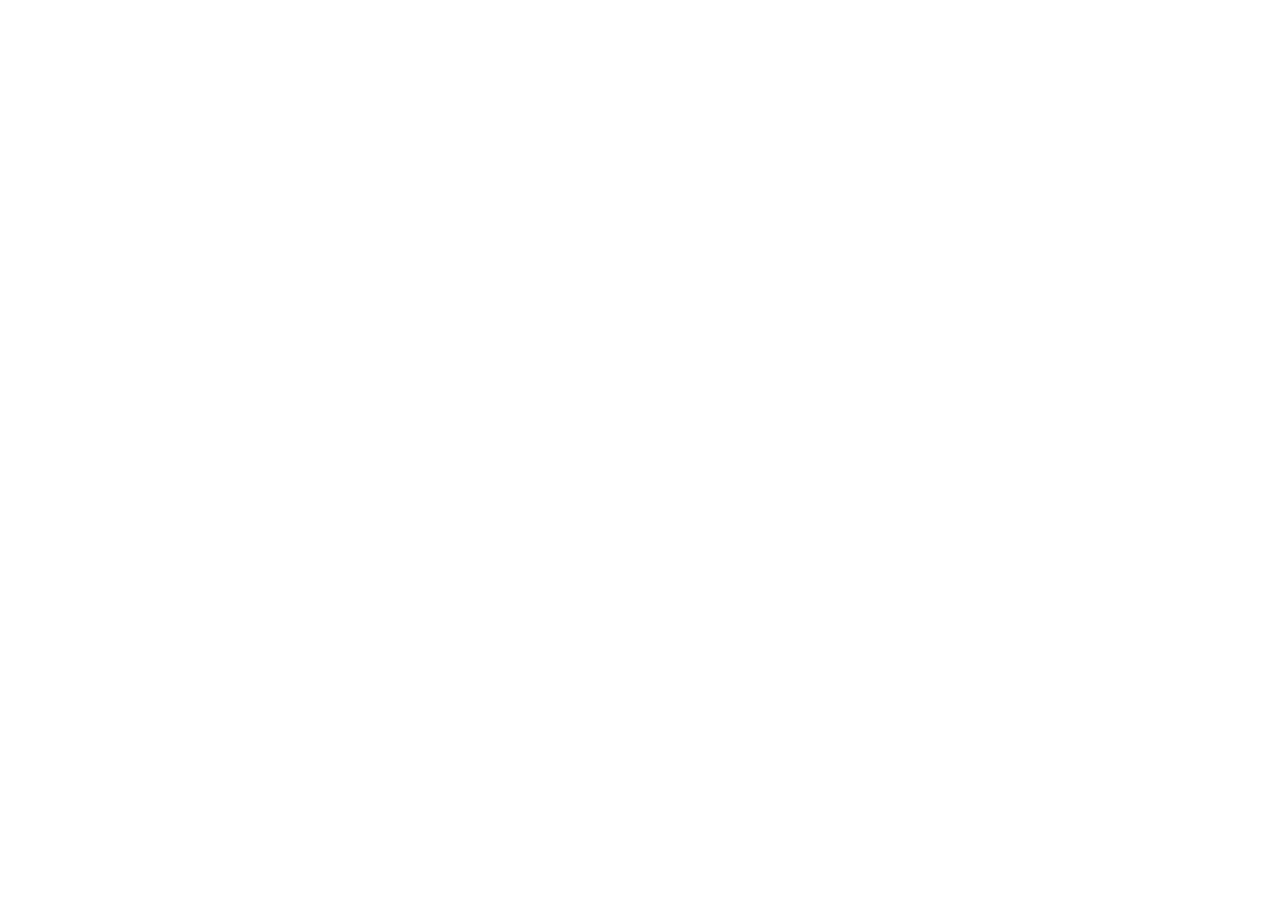
==== task-2/index.html @ fab8bc33 "Scaffold Task 2 landing page structure" ====
<!DOCTYPE html>
<html lang="en">
<head>
  <meta charset="UTF-8" />
  <meta name="viewport" content="width=device-width, initial-scale=1.0" />
  <title>Namoza Healthcare | Book an Appointment</title>
  <link rel="stylesheet" href="css/style.css" />
</head>
<body>

  <header class="site-header">
    <!-- logo + nav will go here -->
  </header>

  <main>
    <section class="hero">
      <!-- hero heading, subtext, and CTA button will go here -->
    </section>

    <section class="services">
      <!-- list of services / booking options will go here -->
    </section>

    <section class="booking-form">
      <!-- booking form will go here -->
    </section>
  </main>

  <footer class="site-footer">
    <!-- footer content will go here -->
  </footer>

  <script src="js/script.js"></script>
</body>
</html>
---- task-2/css/style.css ----
/* ==========================================================================
   Reset / Base
   ========================================================================== */

* {
  margin: 0;
  padding: 0;
  box-sizing: border-box;
}

body {
  font-family: Arial, Helvetica, sans-serif;
  line-height: 1.5;
  color: #222;
}

/* ==========================================================================
   Header
   ========================================================================== */

.site-header {
}

/* ==========================================================================
   Hero Section
   ========================================================================== */

.hero {
}

/* ==========================================================================
   Services Section
   ========================================================================== */

.services {
}

/* ==========================================================================
   Booking Form
   ========================================================================== */

.booking-form {
}

/* ==========================================================================
   Footer
   ========================================================================== */

.site-footer {
}
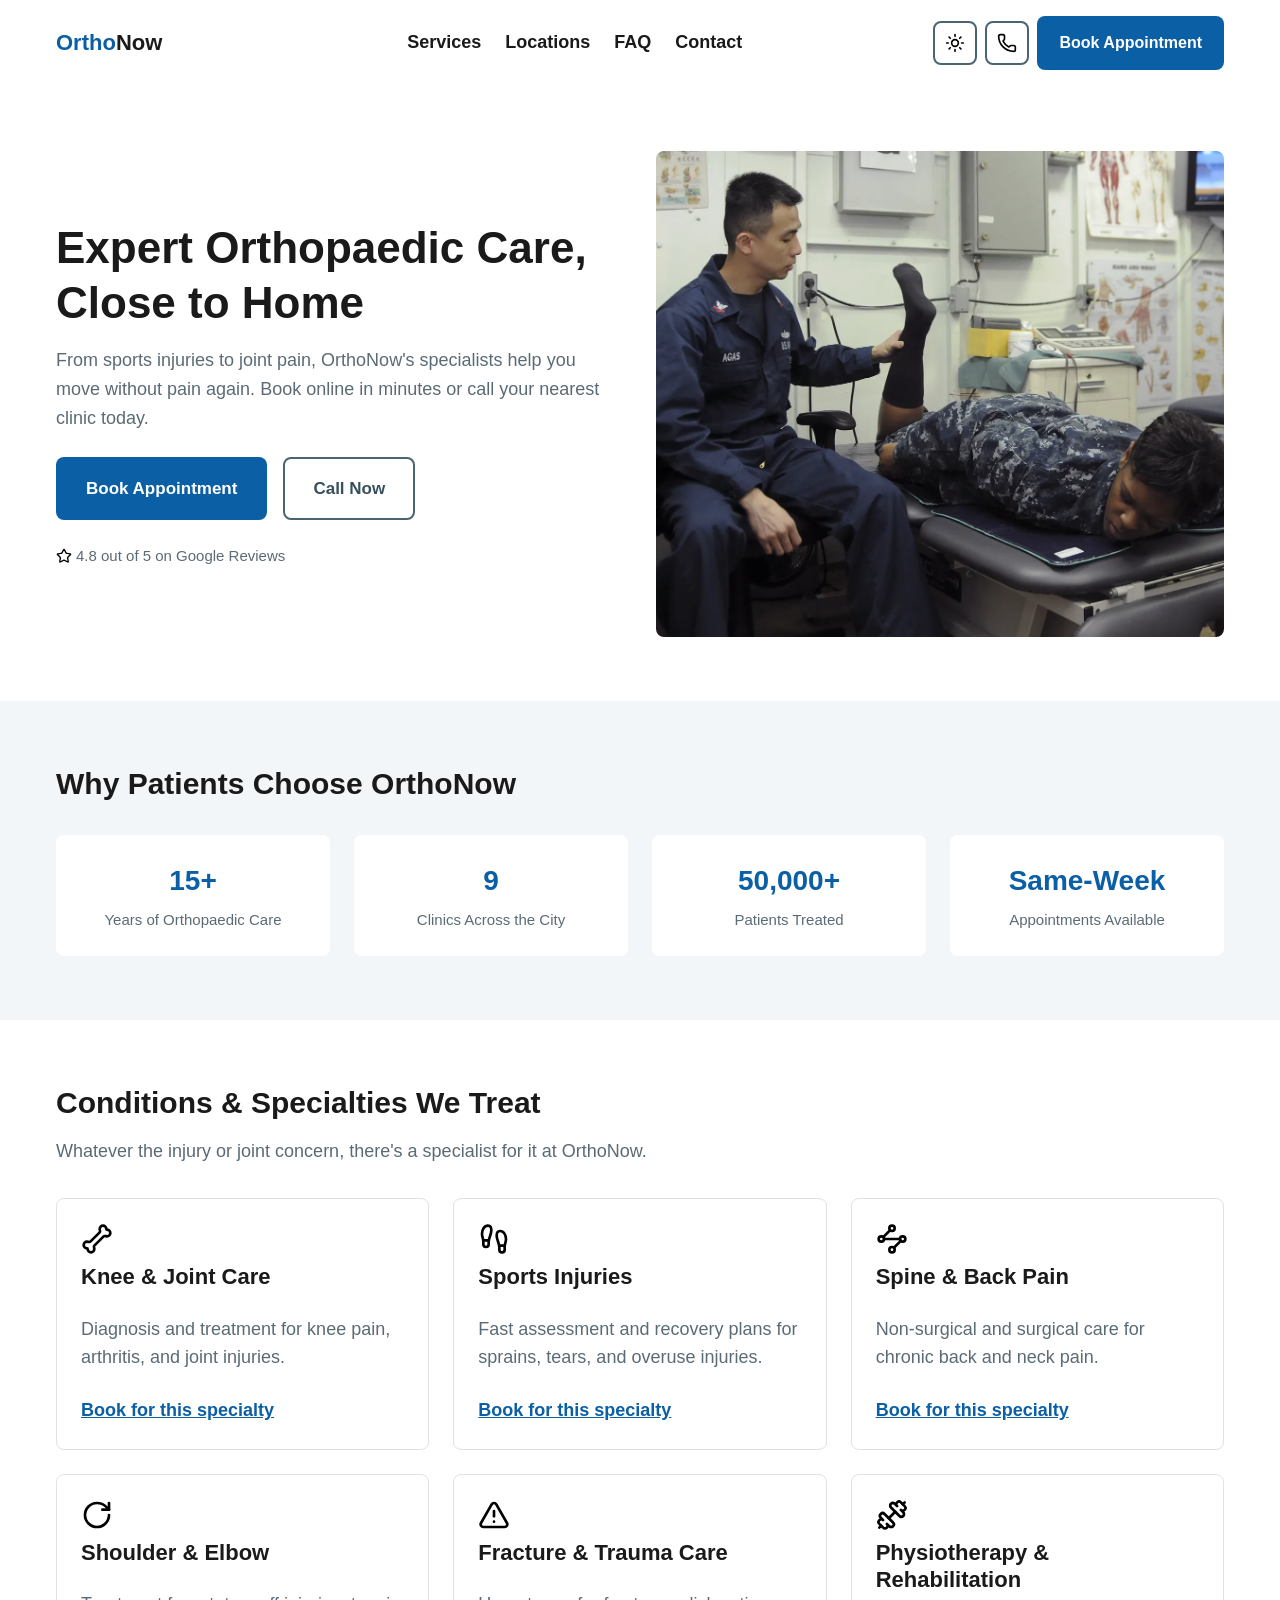
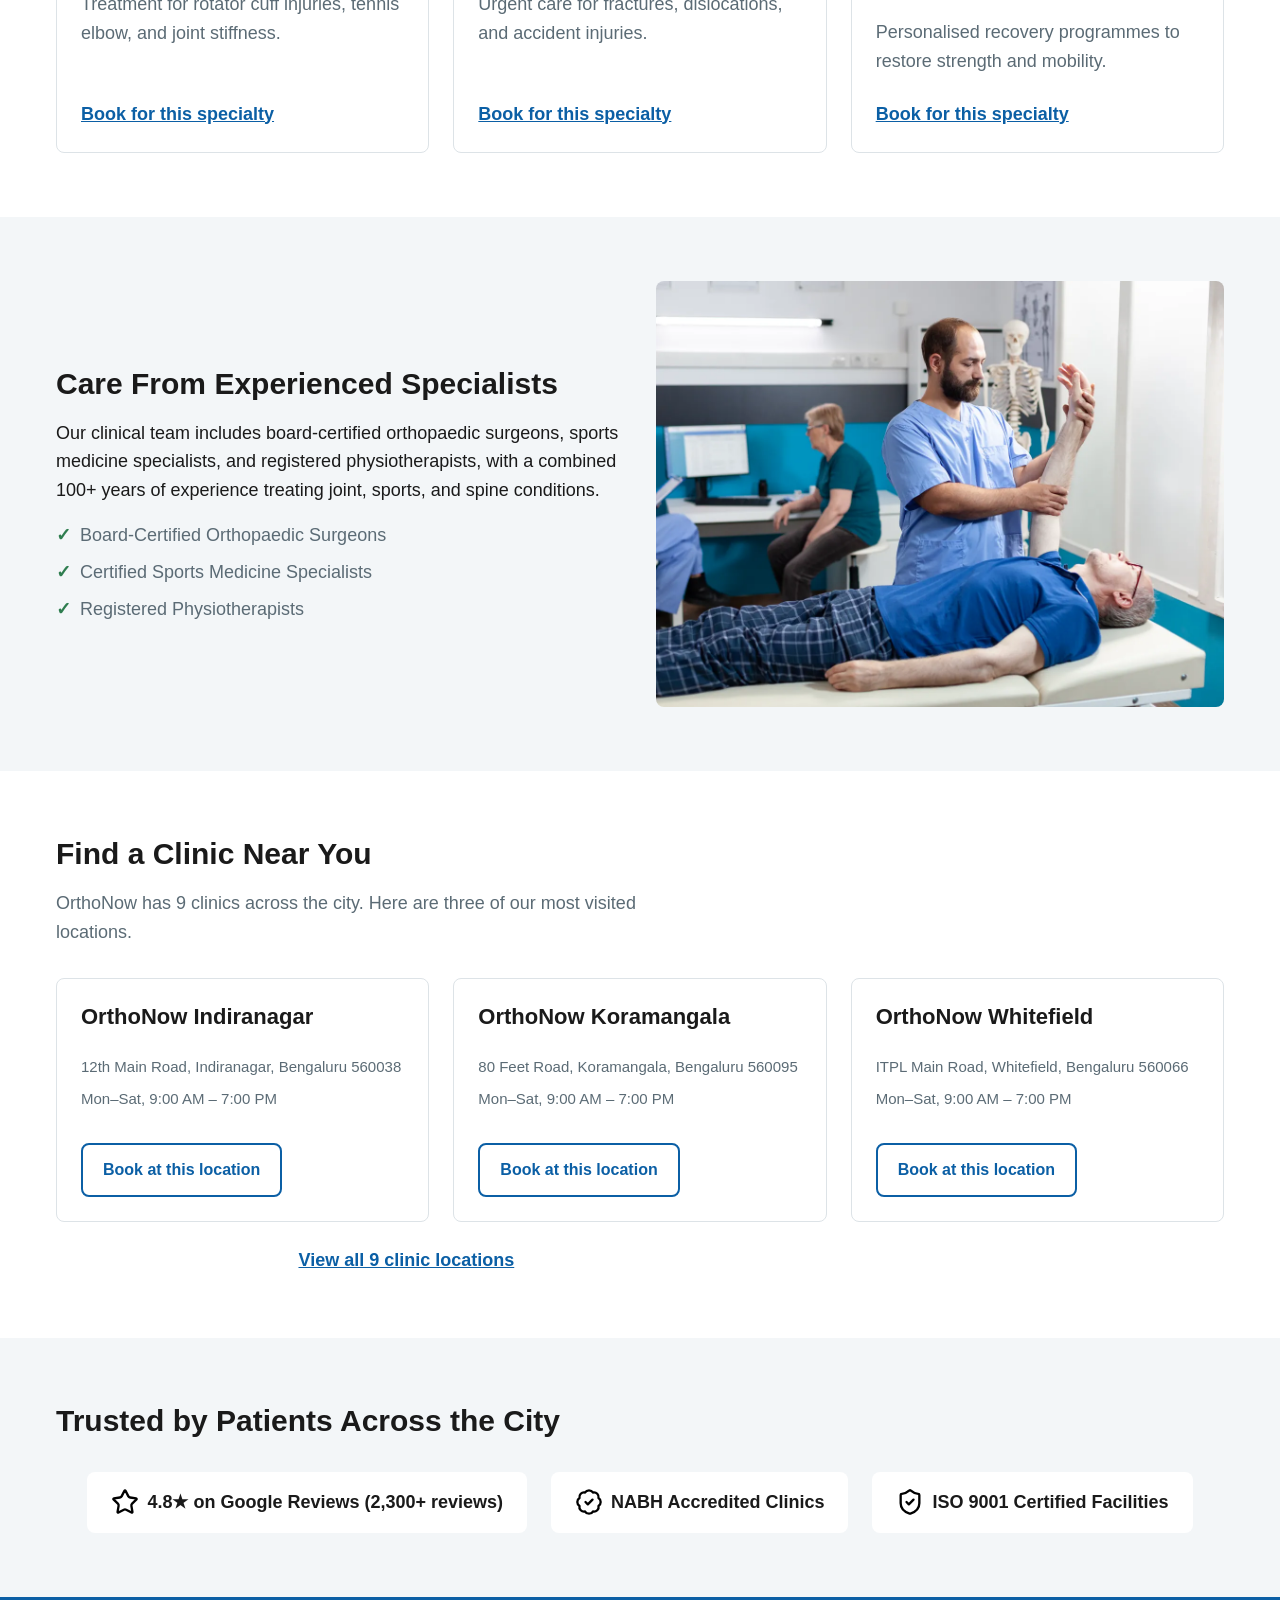
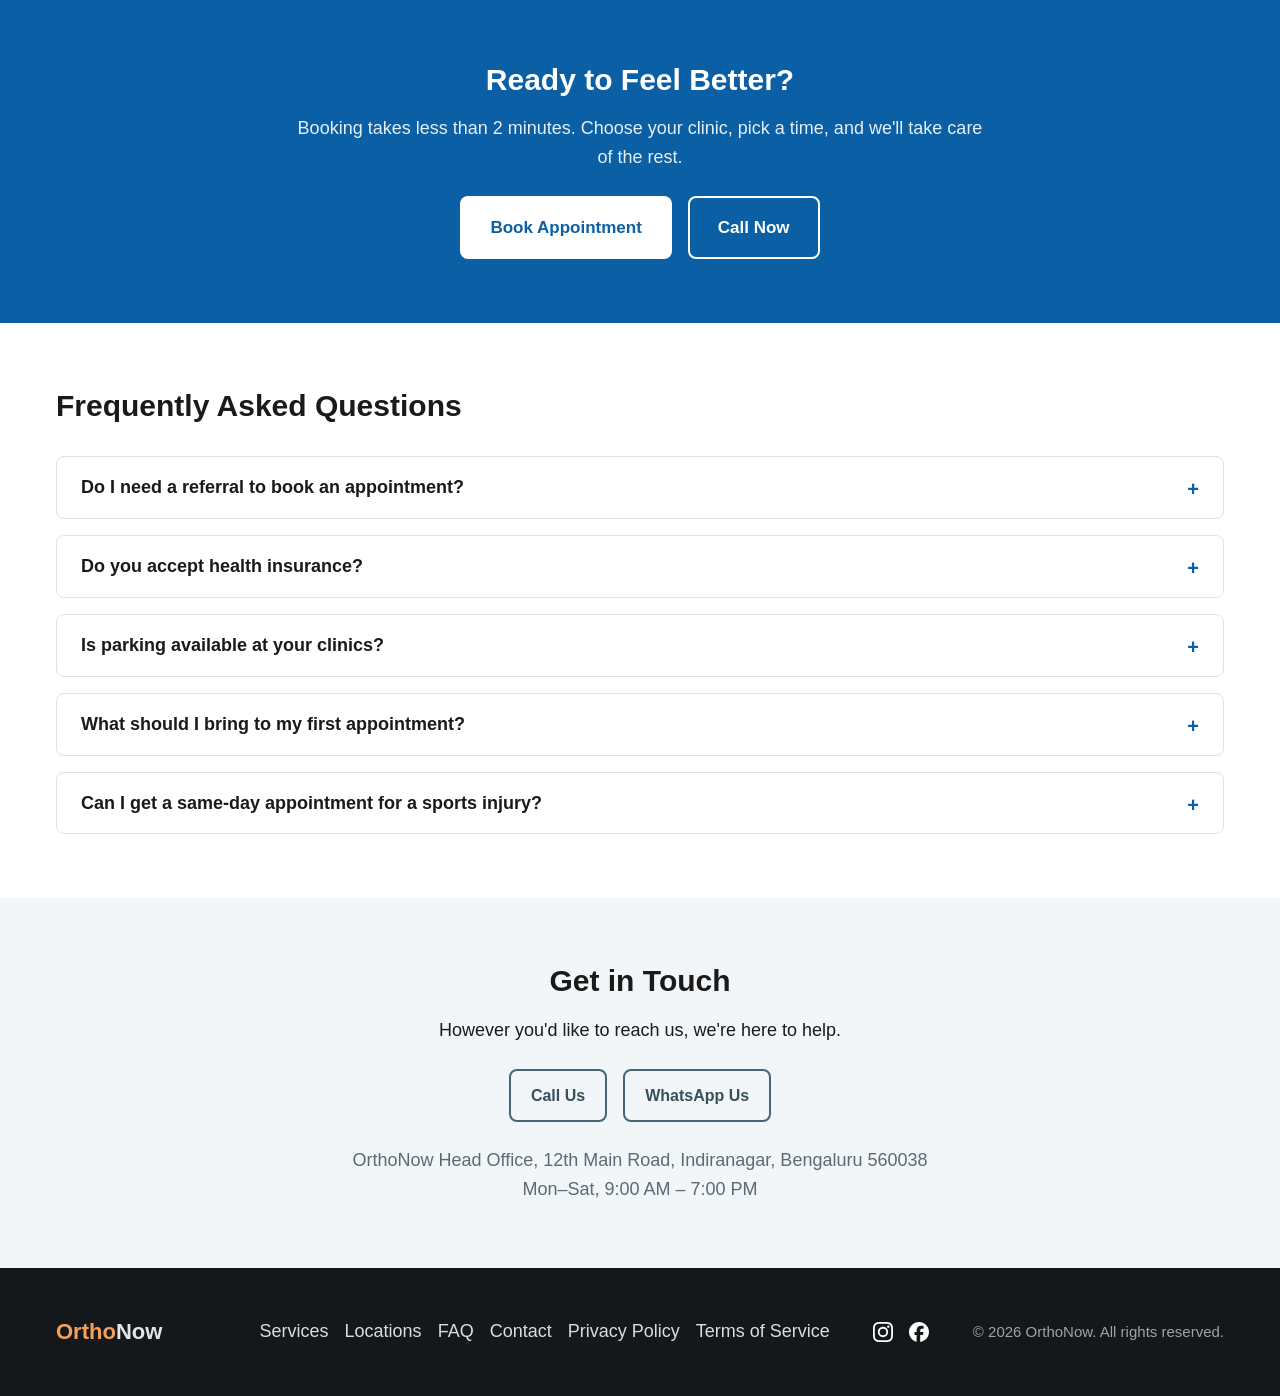
==== commit 3ff35996: "Task 2 compleated" ====
--- a/task-2/index.html
+++ b/task-2/index.html
@@ -3,33 +3,574 @@
 <head>
   <meta charset="UTF-8" />
   <meta name="viewport" content="width=device-width, initial-scale=1.0" />
-  <title>Namoza Healthcare | Book an Appointment</title>
+  <title>OrthoNow | Orthopaedic Clinics</title>
+
+  <!--
+    Sets the theme before the page paints, so there's no flash of the
+    wrong theme. This has to run synchronously here, in <head> - the
+    main script.js loads with `defer`, which runs too late for this.
+  -->
+  <script>
+    (function () {
+      var stored;
+      try {
+        stored = localStorage.getItem('theme');
+      } catch (e) {
+        stored = null;
+      }
+      var prefersDark = window.matchMedia('(prefers-color-scheme: dark)').matches;
+      document.documentElement.setAttribute('data-theme', stored || (prefersDark ? 'dark' : 'light'));
+    })();
+  </script>
+
   <link rel="stylesheet" href="css/style.css" />
 </head>
 <body>
 
+  <a class="skip-link" href="#main-content">Skip to content</a>
+
+  <!-- Header -->
   <header class="site-header">
-    <!-- logo + nav will go here -->
+    <div class="container header-inner">
+      <a class="logo" href="#">
+        <img src="assets/images/logo.svg" alt="OrthoNow" width="140" height="32" />
+      </a>
+
+      <nav class="primary-nav" aria-label="Primary">
+        <button
+          class="nav-toggle"
+          type="button"
+          aria-expanded="false"
+          aria-controls="primary-nav-list"
+          aria-label="Open menu"
+        >
+          <span class="nav-toggle-icon" aria-hidden="true"></span>
+        </button>
+
+        <ul id="primary-nav-list" class="primary-nav-list">
+          <li><a href="#services-heading">Services</a></li>
+          <li><a href="#locations-heading">Locations</a></li>
+          <li><a href="#faq-heading">FAQ</a></li>
+          <li><a href="#contact-heading">Contact</a></li>
+        </ul>
+      </nav>
+
+      <div class="header-actions">
+        <button
+          class="btn btn-secondary btn-icon theme-toggle"
+          type="button"
+          aria-label="Toggle dark theme"
+          aria-pressed="false"
+          data-theme-toggle
+        >
+          <img class="theme-toggle-icon theme-toggle-icon-light" src="assets/icons/sun.svg" alt="" width="20" height="20" />
+          <img class="theme-toggle-icon theme-toggle-icon-dark" src="assets/icons/moon.svg" alt="" width="20" height="20" />
+        </button>
+        <a class="btn btn-secondary btn-icon" href="tel:+911234567890" aria-label="Call OrthoNow">
+          <img src="assets/icons/phone.svg" alt="" width="20" height="20" />
+        </a>
+        <button class="btn btn-primary" type="button" data-open-booking>
+          Book Appointment
+        </button>
+      </div>
+    </div>
   </header>
 
-  <main>
-    <section class="hero">
-      <!-- hero heading, subtext, and CTA button will go here -->
-    </section>
-
-    <section class="services">
-      <!-- list of services / booking options will go here -->
-    </section>
-
-    <section class="booking-form">
-      <!-- booking form will go here -->
-    </section>
+  <main id="main-content">
+
+    <!-- Hero Section -->
+    <section class="hero" aria-labelledby="hero-heading">
+      <div class="container hero-inner">
+        <div class="hero-content">
+          <h1 id="hero-heading">Expert Orthopaedic Care, Close to Home</h1>
+          <p class="hero-text">
+            From sports injuries to joint pain, OrthoNow's specialists help you
+            move without pain again. Book online in minutes or call your
+            nearest clinic today.
+          </p>
+
+          <div class="hero-actions">
+            <button class="btn btn-primary btn-large" type="button" data-open-booking>
+              Book Appointment
+            </button>
+            <a class="btn btn-secondary btn-large" href="tel:+911234567890">
+              Call Now
+            </a>
+          </div>
+
+          <p class="hero-trust-badge">
+            <img src="assets/icons/star.svg" alt="" width="16" height="16" />
+            4.8 out of 5 on Google Reviews
+          </p>
+        </div>
+
+        <div class="hero-media">
+          <img
+            src="assets/images/hero-doctor.webp"
+            alt="Orthopaedic specialist examining a patient's knee at an OrthoNow clinic"
+            width="560"
+            height="480"
+            loading="eager"
+            fetchpriority="high"
+          />
+        </div>
+      </div>
+    </section>
+
+    <!-- Why Choose Us Section -->
+    <section class="why-choose-us" aria-labelledby="why-choose-us-heading">
+      <div class="container">
+        <h2 id="why-choose-us-heading">Why Patients Choose OrthoNow</h2>
+
+        <ul class="stat-list">
+          <li class="stat-block">
+            <span class="stat-number">15+</span>
+            <span class="stat-label">Years of Orthopaedic Care</span>
+          </li>
+          <li class="stat-block">
+            <span class="stat-number">9</span>
+            <span class="stat-label">Clinics Across the City</span>
+          </li>
+          <li class="stat-block">
+            <span class="stat-number">50,000+</span>
+            <span class="stat-label">Patients Treated</span>
+          </li>
+          <li class="stat-block">
+            <span class="stat-number">Same-Week</span>
+            <span class="stat-label">Appointments Available</span>
+          </li>
+        </ul>
+      </div>
+    </section>
+
+    <!-- Services Section -->
+    <section class="services" aria-labelledby="services-heading">
+      <div class="container">
+        <h2 id="services-heading">Conditions &amp; Specialties We Treat</h2>
+        <p class="section-intro">
+          Whatever the injury or joint concern, there's a specialist for it at
+          OrthoNow.
+        </p>
+
+        <ul class="service-card-list">
+          <li class="service-card">
+            <img class="service-card-icon" src="assets/icons/knee.svg" alt="" width="32" height="32" />
+            <h3 class="service-card-title">Knee &amp; Joint Care</h3>
+            <p class="service-card-text">
+              Diagnosis and treatment for knee pain, arthritis, and joint injuries.
+            </p>
+            <a class="service-card-link" href="#" data-open-booking data-specialty="orthopaedic_knee">
+              Book for this specialty
+            </a>
+          </li>
+
+          <li class="service-card">
+            <img class="service-card-icon" src="assets/icons/sports-injury.svg" alt="" width="32" height="32" />
+            <h3 class="service-card-title">Sports Injuries</h3>
+            <p class="service-card-text">
+              Fast assessment and recovery plans for sprains, tears, and overuse injuries.
+            </p>
+            <a class="service-card-link" href="#" data-open-booking data-specialty="sports_injury">
+              Book for this specialty
+            </a>
+          </li>
+
+          <li class="service-card">
+            <img class="service-card-icon" src="assets/icons/spine.svg" alt="" width="32" height="32" />
+            <h3 class="service-card-title">Spine &amp; Back Pain</h3>
+            <p class="service-card-text">
+              Non-surgical and surgical care for chronic back and neck pain.
+            </p>
+            <a class="service-card-link" href="#" data-open-booking data-specialty="spine">
+              Book for this specialty
+            </a>
+          </li>
+
+          <li class="service-card">
+            <img class="service-card-icon" src="assets/icons/shoulder.svg" alt="" width="32" height="32" />
+            <h3 class="service-card-title">Shoulder &amp; Elbow</h3>
+            <p class="service-card-text">
+              Treatment for rotator cuff injuries, tennis elbow, and joint stiffness.
+            </p>
+            <a class="service-card-link" href="#" data-open-booking data-specialty="shoulder_elbow">
+              Book for this specialty
+            </a>
+          </li>
+
+          <li class="service-card">
+            <img class="service-card-icon" src="assets/icons/fracture.svg" alt="" width="32" height="32" />
+            <h3 class="service-card-title">Fracture &amp; Trauma Care</h3>
+            <p class="service-card-text">
+              Urgent care for fractures, dislocations, and accident injuries.
+            </p>
+            <a class="service-card-link" href="#" data-open-booking data-specialty="fracture_trauma">
+              Book for this specialty
+            </a>
+          </li>
+
+          <li class="service-card">
+            <img class="service-card-icon" src="assets/icons/physio.svg" alt="" width="32" height="32" />
+            <h3 class="service-card-title">Physiotherapy &amp; Rehabilitation</h3>
+            <p class="service-card-text">
+              Personalised recovery programmes to restore strength and mobility.
+            </p>
+            <a class="service-card-link" href="#" data-open-booking data-specialty="physiotherapy">
+              Book for this specialty
+            </a>
+          </li>
+        </ul>
+      </div>
+    </section>
+
+    <!-- Doctors / Team Section -->
+    <section class="team" aria-labelledby="doctors-heading">
+      <div class="container team-inner">
+        <div class="team-content">
+          <h2 id="doctors-heading">Care From Experienced Specialists</h2>
+          <p>
+            Our clinical team includes board-certified orthopaedic surgeons,
+            sports medicine specialists, and registered physiotherapists, with
+            a combined 100+ years of experience treating joint, sports, and
+            spine conditions.
+          </p>
+
+          <ul class="credential-list">
+            <li>Board-Certified Orthopaedic Surgeons</li>
+            <li>Certified Sports Medicine Specialists</li>
+            <li>Registered Physiotherapists</li>
+          </ul>
+        </div>
+
+        <div class="team-media">
+          <img
+            src="assets/images/clinical-team.webp"
+            alt="OrthoNow's clinical team of orthopaedic surgeons and physiotherapists"
+            width="480"
+            height="360"
+            loading="lazy"
+          />
+        </div>
+      </div>
+    </section>
+
+    <!-- Clinic Locations Section -->
+    <section class="locations" aria-labelledby="locations-heading">
+      <div class="container">
+        <h2 id="locations-heading">Find a Clinic Near You</h2>
+        <p class="section-intro">
+          OrthoNow has 9 clinics across the city. Here are three of our most
+          visited locations.
+        </p>
+
+        <ul class="clinic-card-list">
+          <li>
+            <article class="clinic-card">
+              <h3 class="clinic-card-title">OrthoNow Indiranagar</h3>
+              <address class="clinic-card-address">
+                12th Main Road, Indiranagar, Bengaluru 560038
+              </address>
+              <p class="clinic-card-hours">Mon&ndash;Sat, 9:00 AM &ndash; 7:00 PM</p>
+              <button
+                class="btn btn-outline"
+                type="button"
+                data-open-booking
+                data-clinic-id="blr_indiranagar"
+                aria-label="Book at OrthoNow Indiranagar"
+              >
+                Book at this location
+              </button>
+            </article>
+          </li>
+
+          <li>
+            <article class="clinic-card">
+              <h3 class="clinic-card-title">OrthoNow Koramangala</h3>
+              <address class="clinic-card-address">
+                80 Feet Road, Koramangala, Bengaluru 560095
+              </address>
+              <p class="clinic-card-hours">Mon&ndash;Sat, 9:00 AM &ndash; 7:00 PM</p>
+              <button
+                class="btn btn-outline"
+                type="button"
+                data-open-booking
+                data-clinic-id="blr_koramangala"
+                aria-label="Book at OrthoNow Koramangala"
+              >
+                Book at this location
+              </button>
+            </article>
+          </li>
+
+          <li>
+            <article class="clinic-card">
+              <h3 class="clinic-card-title">OrthoNow Whitefield</h3>
+              <address class="clinic-card-address">
+                ITPL Main Road, Whitefield, Bengaluru 560066
+              </address>
+              <p class="clinic-card-hours">Mon&ndash;Sat, 9:00 AM &ndash; 7:00 PM</p>
+              <button
+                class="btn btn-outline"
+                type="button"
+                data-open-booking
+                data-clinic-id="blr_whitefield"
+                aria-label="Book at OrthoNow Whitefield"
+              >
+                Book at this location
+              </button>
+            </article>
+          </li>
+        </ul>
+
+        <p class="locations-view-all">
+          <a href="#">View all 9 clinic locations</a>
+        </p>
+      </div>
+    </section>
+
+    <!-- Trust Signals Section -->
+    <section class="trust-signals" aria-labelledby="trust-heading">
+      <div class="container">
+        <h2 id="trust-heading">Trusted by Patients Across the City</h2>
+
+        <ul class="trust-badge-list">
+          <li class="trust-badge">
+            <img src="assets/icons/google-reviews.svg" alt="" width="28" height="28" />
+            <span>4.8&#9733; on Google Reviews (2,300+ reviews)</span>
+          </li>
+          <li class="trust-badge">
+            <img src="assets/icons/certified.svg" alt="" width="28" height="28" />
+            <span>NABH Accredited Clinics</span>
+          </li>
+          <li class="trust-badge">
+            <img src="assets/icons/iso.svg" alt="" width="28" height="28" />
+            <span>ISO 9001 Certified Facilities</span>
+          </li>
+        </ul>
+      </div>
+    </section>
+
+    <!-- Booking CTA Banner -->
+    <section class="booking-cta" aria-labelledby="booking-cta-heading">
+      <div class="container">
+        <h2 id="booking-cta-heading">Ready to Feel Better?</h2>
+        <p>
+          Booking takes less than 2 minutes. Choose your clinic, pick a time,
+          and we'll take care of the rest.
+        </p>
+
+        <div class="booking-cta-actions">
+          <button class="btn btn-primary btn-large" type="button" data-open-booking>
+            Book Appointment
+          </button>
+          <a class="btn btn-secondary btn-large" href="tel:+911234567890">
+            Call Now
+          </a>
+        </div>
+      </div>
+    </section>
+
+    <!-- FAQ Section -->
+    <section class="faq" aria-labelledby="faq-heading">
+      <div class="container">
+        <h2 id="faq-heading">Frequently Asked Questions</h2>
+
+        <div class="faq-list">
+          <details class="faq-item">
+            <summary>Do I need a referral to book an appointment?</summary>
+            <p>
+              No referral is required. You can book directly with any
+              OrthoNow specialist online or by phone.
+            </p>
+          </details>
+
+          <details class="faq-item">
+            <summary>Do you accept health insurance?</summary>
+            <p>
+              We accept most major health insurance providers. Call your
+              nearest clinic to confirm coverage before your visit.
+            </p>
+          </details>
+
+          <details class="faq-item">
+            <summary>Is parking available at your clinics?</summary>
+            <p>
+              Yes, all OrthoNow clinics offer on-site or nearby patient parking.
+            </p>
+          </details>
+
+          <details class="faq-item">
+            <summary>What should I bring to my first appointment?</summary>
+            <p>
+              Please bring a valid ID, any previous scans or reports, and a
+              list of current medications.
+            </p>
+          </details>
+
+          <details class="faq-item">
+            <summary>Can I get a same-day appointment for a sports injury?</summary>
+            <p>
+              Same-week appointments are available at all clinics, and several
+              locations offer same-day slots for urgent injuries. Call ahead
+              to check availability.
+            </p>
+          </details>
+        </div>
+      </div>
+    </section>
+
+    <!-- Contact Section -->
+    <section class="contact" aria-labelledby="contact-heading">
+      <div class="container contact-inner">
+        <h2 id="contact-heading">Get in Touch</h2>
+        <p>However you'd like to reach us, we're here to help.</p>
+
+        <div class="contact-actions">
+          <a class="btn btn-secondary" href="tel:+911234567890">
+            Call Us
+          </a>
+          <a class="btn btn-secondary" href="https://wa.me/911234567890" target="_blank" rel="noopener">
+            WhatsApp Us
+          </a>
+        </div>
+
+        <address class="contact-address">
+          OrthoNow Head Office, 12th Main Road, Indiranagar, Bengaluru 560038
+        </address>
+        <p class="contact-hours">Mon&ndash;Sat, 9:00 AM &ndash; 7:00 PM</p>
+      </div>
+    </section>
+
   </main>
 
+  <!-- Footer -->
   <footer class="site-footer">
-    <!-- footer content will go here -->
+    <div class="container footer-inner">
+      <a class="logo" href="#">
+        <img src="assets/images/logo.svg" alt="OrthoNow" width="120" height="28" />
+      </a>
+
+      <nav aria-label="Footer">
+        <ul class="footer-links">
+          <li><a href="#services-heading">Services</a></li>
+          <li><a href="#locations-heading">Locations</a></li>
+          <li><a href="#faq-heading">FAQ</a></li>
+          <li><a href="#contact-heading">Contact</a></li>
+          <li><a href="#">Privacy Policy</a></li>
+          <li><a href="#">Terms of Service</a></li>
+        </ul>
+      </nav>
+
+      <ul class="social-links">
+        <li>
+          <a href="#" aria-label="OrthoNow on Instagram">
+            <img src="assets/icons/instagram.svg" alt="" width="20" height="20" />
+          </a>
+        </li>
+        <li>
+          <a href="#" aria-label="OrthoNow on Facebook">
+            <img src="assets/icons/facebook.svg" alt="" width="20" height="20" />
+          </a>
+        </li>
+      </ul>
+
+      <small class="copyright">&copy; 2026 OrthoNow. All rights reserved.</small>
+    </div>
   </footer>
 
-  <script src="js/script.js"></script>
+  <!-- Booking Modal -->
+  <dialog id="booking-modal" aria-labelledby="booking-modal-heading">
+    <button class="dialog-close" type="button" data-close-booking aria-label="Close booking form">
+      &times;
+    </button>
+
+    <h2 id="booking-modal-heading">Book an Appointment</h2>
+
+    <form id="booking-form" novalidate>
+
+      <div class="form-step" data-step="1">
+        <h3>Step 1: Choose Clinic &amp; Specialty</h3>
+
+        <label for="clinic-select">Clinic</label>
+        <select id="clinic-select" name="clinic_id" required>
+          <option value="">Select a clinic</option>
+          <option value="blr_indiranagar">OrthoNow Indiranagar</option>
+          <option value="blr_koramangala">OrthoNow Koramangala</option>
+          <option value="blr_whitefield">OrthoNow Whitefield</option>
+        </select>
+
+        <label for="specialty-select">Specialty</label>
+        <select id="specialty-select" name="specialty" required>
+          <option value="">Select a specialty</option>
+          <option value="orthopaedic_knee">Knee &amp; Joint Care</option>
+          <option value="sports_injury">Sports Injuries</option>
+          <option value="spine">Spine &amp; Back Pain</option>
+          <option value="shoulder_elbow">Shoulder &amp; Elbow</option>
+          <option value="fracture_trauma">Fracture &amp; Trauma Care</option>
+          <option value="physiotherapy">Physiotherapy &amp; Rehabilitation</option>
+        </select>
+
+        <div class="form-step-actions">
+          <button class="btn btn-primary" type="button" data-step-next>Next</button>
+        </div>
+      </div>
+
+      <div class="form-step" data-step="2" hidden>
+        <h3>Step 2: Your Details</h3>
+
+        <label for="patient-name">Full Name</label>
+        <input id="patient-name" name="name" type="text" autocomplete="name" required />
+
+        <label for="patient-phone">Phone Number</label>
+        <input
+          id="patient-phone"
+          name="phone"
+          type="tel"
+          autocomplete="tel"
+          required
+          aria-describedby="phone-error"
+        />
+        <p id="phone-error" class="form-error" role="alert"></p>
+
+        <label for="preferred-date">Preferred Date</label>
+        <input id="preferred-date" name="preferred_date" type="date" required />
+
+        <div class="form-step-actions">
+          <button class="btn btn-outline" type="button" data-step-back>Back</button>
+          <button class="btn btn-primary" type="button" data-step-next>Next</button>
+        </div>
+      </div>
+
+      <div class="form-step" data-step="3" hidden>
+        <h3>Step 3: Review &amp; Confirm</h3>
+
+        <dl class="booking-summary">
+          <div>
+            <dt>Clinic</dt>
+            <dd data-summary="clinic"></dd>
+          </div>
+          <div>
+            <dt>Specialty</dt>
+            <dd data-summary="specialty"></dd>
+          </div>
+          <div>
+            <dt>Name</dt>
+            <dd data-summary="name"></dd>
+          </div>
+          <div>
+            <dt>Preferred Date</dt>
+            <dd data-summary="date"></dd>
+          </div>
+        </dl>
+
+        <div class="form-step-actions">
+          <button class="btn btn-outline" type="button" data-step-back>Back</button>
+          <button class="btn btn-primary" type="submit">Confirm Booking</button>
+        </div>
+      </div>
+
+    </form>
+  </dialog>
+
+  <script src="js/script.js" defer></script>
 </body>
 </html>
--- a/task-2/css/style.css
+++ b/task-2/css/style.css
@@ -1,45 +1,916 @@
 /* ==========================================================================
-   Reset / Base
-   ========================================================================== */
-
-* {
+   Reset
+   ========================================================================== */
+
+*,
+*::before,
+*::after {
   margin: 0;
   padding: 0;
   box-sizing: border-box;
 }
 
+img,
+svg {
+  display: block;
+  max-width: 100%;
+  height: auto;
+}
+
+button {
+  font: inherit;
+  color: inherit;
+  cursor: pointer;
+  background: none;
+  border: none;
+}
+
+a {
+  color: inherit;
+  text-decoration: none;
+}
+
+ul {
+  list-style: none;
+}
+
+input,
+select,
+textarea {
+  font: inherit;
+  color: inherit;
+}
+
+/* ==========================================================================
+   CSS Variables
+   ========================================================================== */
+
+:root {
+  /* Colors */
+  --color-primary: #0b5fa5;
+  --color-primary-dark: #084a83;
+  --color-secondary: #4a6472;
+  --color-secondary-dark: #37505c;
+  --color-accent: #e8a33d;
+  --color-success: #2e7d4f;
+  --color-error: #c0392b;
+
+  --color-bg: #ffffff;
+  --color-bg-alt: #f3f6f8;
+  --color-surface: #ffffff;
+  --color-border: #dde3e7;
+
+  --color-text: #1a1a1a;
+  --color-text-muted: #5b6b75;
+
+  /* The footer is always a dark band, regardless of theme - it has its
+     own variable rather than reusing --color-text, which inverts to a
+     light value in dark mode. */
+  --color-footer-bg: #14181b;
+
+  /* Typography */
+  --font-family: -apple-system, BlinkMacSystemFont, "Segoe UI", Roboto, Helvetica, Arial, sans-serif;
+
+  --font-size-body: 1.125rem;   /* 18px at default root size */
+  --font-size-sm: 0.9375rem;    /* 15px */
+  --font-size-h1: 1.75rem;      /* scales up at desktop, see Typography */
+  --font-size-h2: 1.375rem;
+  --font-size-h3: 1.25rem;
+
+  --line-height-body: 1.6;
+  --line-height-heading: 1.25;
+
+  --font-weight-regular: 400;
+  --font-weight-semibold: 600;
+  --font-weight-bold: 700;
+
+  /* Spacing scale */
+  --space-xs: 4px;
+  --space-sm: 8px;
+  --space-md: 16px;
+  --space-lg: 24px;
+  --space-xl: 32px;
+  --space-2xl: 48px;
+  --space-3xl: 64px;
+
+  /* Shape */
+  --radius: 8px;
+  --shadow: 0 2px 8px rgba(0, 0, 0, 0.08);
+  --shadow-elevated: 0 8px 24px rgba(0, 0, 0, 0.16);
+
+  /* Layout */
+  --container-width: 1200px;
+
+  /* Motion */
+  --transition-fast: 150ms ease;
+  --transition-base: 250ms ease;
+
+  /* Stacking order. Note: the native <dialog> renders in the browser's
+     top layer automatically once opened with showModal(), so it never
+     needs to compete with these values - only the header and the
+     mobile nav panel need an explicit position in the stack. */
+  --z-sticky-header: 100;
+  --z-mobile-nav: 200;
+  --z-skip-link: 900;
+}
+
+/* ==========================================================================
+   Dark Theme
+
+   Overrides the same tokens defined above - every component already
+   reads colors through these variables, so this is the only place a
+   dark palette needs to exist. Exact values here are illustrative, same
+   caveat as the light palette: verify contrast with a real tool before
+   shipping, don't assume from the hex values alone.
+   ========================================================================== */
+
+[data-theme="dark"] {
+  --color-primary: #4a9bd6;
+  --color-primary-dark: #3a82b8;
+  --color-secondary: #52626c;
+  --color-secondary-dark: #c3ccd1;
+  --color-accent: #e8a33d;
+  --color-success: #4caf7d;
+  --color-error: #e57368;
+
+  /* A soft charcoal grey rather than near-black - easier on the eyes
+     and avoids the harsh, high-contrast look pure black gives light
+     text against it. */
+  --color-bg: #24282d;
+  --color-bg-alt: #2b3036;
+  --color-surface: #30363d;
+  --color-border: #454c54;
+
+  --color-text: #eef1f3;
+  --color-text-muted: #a3adb5;
+
+  /* Still a bit darker than the page background, so the footer reads as
+     its own band instead of blending into the rest of the page - just
+     not all the way to black either. */
+  --color-footer-bg: #1a1d21;
+}
+
+/* ==========================================================================
+   Base Styles
+   ========================================================================== */
+
+html {
+  /* Root font-size is left at the browser default so rem values keep
+     respecting a user's own zoom/font-size preference. */
+  scroll-behavior: smooth;
+}
+
 body {
-  font-family: Arial, Helvetica, sans-serif;
-  line-height: 1.5;
-  color: #222;
-}
-
-/* ==========================================================================
-   Header
+  font-family: var(--font-family);
+  font-size: var(--font-size-body);
+  line-height: var(--line-height-body);
+  color: var(--color-text);
+  background-color: var(--color-bg);
+  transition: background-color var(--transition-base), color var(--transition-base);
+}
+
+/* No global "overflow-x: hidden" here on purpose. It's a common way to
+   paper over a horizontal-scroll bug, but it can also silently break
+   position: sticky on the header in some browsers. Horizontal scrolling
+   is avoided through correct sizing (max-width on images, box-sizing,
+   wrapping flex/grid) instead. */
+
+/* ==========================================================================
+   Typography
+   ========================================================================== */
+
+h1,
+h2,
+h3 {
+  line-height: var(--line-height-heading);
+  font-weight: var(--font-weight-bold);
+  margin-bottom: var(--space-md);
+}
+
+h1 {
+  font-size: var(--font-size-h1);
+}
+
+h2 {
+  font-size: var(--font-size-h2);
+}
+
+h3 {
+  font-size: var(--font-size-h3);
+}
+
+@media (min-width: 900px) {
+  h1 {
+    font-size: 2.75rem;
+  }
+
+  h2 {
+    font-size: 1.875rem;
+  }
+
+  h3 {
+    font-size: 1.375rem;
+  }
+}
+
+p {
+  margin-bottom: var(--space-md);
+  max-width: 70ch;
+}
+
+p:last-child {
+  margin-bottom: 0;
+}
+
+/* ==========================================================================
+   Layout
+   ========================================================================== */
+
+.container {
+  width: 100%;
+  max-width: var(--container-width);
+  margin-inline: auto;
+  padding-inline: var(--space-md);
+}
+
+/* Shared vertical rhythm for every major page section. Background
+   alternation is set per-section further down, not here, so each
+   section stays explicit about its own visual treatment. */
+section {
+  padding-block: var(--space-2xl);
+}
+
+@media (min-width: 900px) {
+  section {
+    padding-block: var(--space-3xl);
+  }
+}
+
+.section-intro {
+  color: var(--color-text-muted);
+  max-width: 640px;
+  margin-top: var(--space-sm);
+}
+
+/* ==========================================================================
+   Utility Classes
+   ========================================================================== */
+
+.visually-hidden {
+  position: absolute;
+  width: 1px;
+  height: 1px;
+  overflow: hidden;
+  clip: rect(0 0 0 0);
+  white-space: nowrap;
+}
+
+/* ==========================================================================
+   Skip Link
+   ========================================================================== */
+
+.skip-link {
+  position: absolute;
+  top: 0;
+  left: -9999px;
+  z-index: var(--z-skip-link);
+  background: var(--color-primary);
+  color: #fff;
+  padding: var(--space-sm) var(--space-md);
+  border-radius: var(--radius);
+  font-weight: var(--font-weight-semibold);
+}
+
+.skip-link:focus {
+  left: var(--space-md);
+  top: var(--space-md);
+}
+
+/* ==========================================================================
+   Focus States
+   ========================================================================== */
+
+a:focus-visible,
+button:focus-visible,
+input:focus-visible,
+select:focus-visible,
+summary:focus-visible {
+  outline: 3px solid var(--color-accent);
+  outline-offset: 2px;
+}
+
+/* ==========================================================================
+   Buttons
+   ========================================================================== */
+
+.btn {
+  display: inline-flex;
+  align-items: center;
+  justify-content: center;
+  gap: var(--space-sm);
+  min-height: 44px;
+  padding: 12px 20px;
+  border: 2px solid transparent;
+  border-radius: var(--radius);
+  font-weight: var(--font-weight-semibold);
+  font-size: 1rem;
+  transition: background-color var(--transition-fast),
+    border-color var(--transition-fast), transform var(--transition-fast);
+}
+
+.btn:active {
+  transform: scale(0.98);
+}
+
+.btn:disabled {
+  opacity: 0.5;
+  cursor: not-allowed;
+  transform: none;
+}
+
+.btn-primary {
+  background-color: var(--color-primary);
+  color: #fff;
+}
+
+.btn-primary:hover {
+  background-color: var(--color-primary-dark);
+}
+
+.btn-secondary {
+  background-color: transparent;
+  border-color: var(--color-secondary);
+  color: var(--color-secondary-dark);
+}
+
+.btn-secondary:hover {
+  background-color: var(--color-bg-alt);
+}
+
+.btn-outline {
+  background-color: transparent;
+  border-color: var(--color-primary);
+  color: var(--color-primary);
+}
+
+.btn-outline:hover {
+  background-color: var(--color-bg-alt);
+}
+
+.btn-large {
+  padding: 16px 28px;
+  font-size: 1.0625rem;
+}
+
+.btn-icon {
+  padding: 10px;
+  min-width: 44px;
+}
+
+/* ==========================================================================
+   Theme Toggle
+
+   Two icons sit stacked in the same button; CSS shows one and hides the
+   other based on the data-theme attribute, so no JS is needed just to
+   swap the icon.
+   ========================================================================== */
+
+.theme-toggle-icon-dark {
+  display: none;
+}
+
+[data-theme="dark"] .theme-toggle-icon-light {
+  display: none;
+}
+
+[data-theme="dark"] .theme-toggle-icon-dark {
+  display: block;
+}
+
+/* ==========================================================================
+   Header & Navigation
    ========================================================================== */
 
 .site-header {
-}
-
-/* ==========================================================================
-   Hero Section
-   ========================================================================== */
-
-.hero {
-}
-
-/* ==========================================================================
-   Services Section
-   ========================================================================== */
-
-.services {
-}
-
-/* ==========================================================================
-   Booking Form
-   ========================================================================== */
-
-.booking-form {
+  position: sticky;
+  top: 0;
+  z-index: var(--z-sticky-header);
+  background-color: var(--color-surface);
+  border-bottom: 1px solid transparent;
+  transition: box-shadow var(--transition-base), border-color var(--transition-base);
+}
+
+.site-header.is-scrolled {
+  border-bottom-color: var(--color-border);
+  box-shadow: var(--shadow);
+}
+
+.header-inner {
+  display: flex;
+  align-items: center;
+  justify-content: space-between;
+  gap: var(--space-md);
+  padding-block: var(--space-md);
+}
+
+.logo img {
+  width: auto;
+  height: 32px;
+}
+
+.primary-nav {
+  display: flex;
+  align-items: center;
+}
+
+.nav-toggle {
+  display: inline-flex;
+  align-items: center;
+  justify-content: center;
+  width: 44px;
+  height: 44px;
+}
+
+.nav-toggle-icon,
+.nav-toggle-icon::before,
+.nav-toggle-icon::after {
+  display: block;
+  width: 22px;
+  height: 2px;
+  background-color: var(--color-text);
+  border-radius: 1px;
+}
+
+.nav-toggle-icon::before,
+.nav-toggle-icon::after {
+  content: "";
+  position: relative;
+}
+
+.nav-toggle-icon::before {
+  top: -6px;
+}
+
+.nav-toggle-icon::after {
+  top: 4px;
+}
+
+.primary-nav-list {
+  display: none;
+  position: absolute;
+  top: 100%;
+  left: 0;
+  right: 0;
+  z-index: var(--z-mobile-nav);
+  flex-direction: column;
+  gap: var(--space-md);
+  background-color: var(--color-surface);
+  border-bottom: 1px solid var(--color-border);
+  padding: var(--space-lg) var(--space-md);
+  box-shadow: var(--shadow);
+}
+
+.primary-nav-list.is-open {
+  display: flex;
+}
+
+.primary-nav-list a {
+  font-weight: var(--font-weight-semibold);
+}
+
+.header-actions {
+  display: flex;
+  align-items: center;
+  gap: var(--space-sm);
+}
+
+@media (min-width: 900px) {
+  .nav-toggle {
+    display: none;
+  }
+
+  .primary-nav-list {
+    display: flex;
+    position: static;
+    flex-direction: row;
+    gap: var(--space-lg);
+    background: none;
+    border-bottom: none;
+    padding: 0;
+    box-shadow: none;
+  }
+}
+
+/* ==========================================================================
+   Hero
+   ========================================================================== */
+
+.hero-inner {
+  display: grid;
+  grid-template-columns: 1fr;
+  align-items: center;
+  gap: var(--space-xl);
+}
+
+@media (min-width: 900px) {
+  .hero-inner {
+    grid-template-columns: 1fr 1fr;
+  }
+}
+
+.hero-text {
+  color: var(--color-text-muted);
+}
+
+.hero-actions {
+  display: flex;
+  flex-wrap: wrap;
+  gap: var(--space-md);
+  margin-block: var(--space-lg);
+}
+
+.hero-trust-badge {
+  display: flex;
+  align-items: center;
+  gap: var(--space-xs);
+  color: var(--color-text-muted);
+  font-size: var(--font-size-sm);
+}
+
+.hero-media img {
+  width: 100%;
+  aspect-ratio: 7 / 6;
+  object-fit: cover;
+  border-radius: var(--radius);
+}
+
+/* ==========================================================================
+   Why Choose Us
+   ========================================================================== */
+
+.why-choose-us {
+  background-color: var(--color-bg-alt);
+}
+
+.stat-list {
+  display: grid;
+  grid-template-columns: 1fr;
+  gap: var(--space-lg);
+  margin-top: var(--space-xl);
+}
+
+@media (min-width: 600px) {
+  .stat-list {
+    grid-template-columns: repeat(2, 1fr);
+  }
+}
+
+@media (min-width: 900px) {
+  .stat-list {
+    grid-template-columns: repeat(4, 1fr);
+  }
+}
+
+.stat-block {
+  display: flex;
+  flex-direction: column;
+  gap: var(--space-xs);
+  text-align: center;
+  background-color: var(--color-surface);
+  border-radius: var(--radius);
+  padding: var(--space-lg);
+}
+
+.stat-number {
+  font-size: 1.75rem;
+  font-weight: var(--font-weight-bold);
+  color: var(--color-primary);
+}
+
+.stat-label {
+  color: var(--color-text-muted);
+  font-size: var(--font-size-sm);
+}
+
+/* ==========================================================================
+   Services
+   ========================================================================== */
+
+.service-card-list {
+  display: grid;
+  grid-template-columns: 1fr;
+  gap: var(--space-lg);
+  margin-top: var(--space-xl);
+}
+
+@media (min-width: 600px) {
+  .service-card-list {
+    grid-template-columns: repeat(2, 1fr);
+  }
+}
+
+@media (min-width: 900px) {
+  .service-card-list {
+    grid-template-columns: repeat(3, 1fr);
+  }
+}
+
+.service-card {
+  display: flex;
+  flex-direction: column;
+  gap: var(--space-sm);
+  background-color: var(--color-surface);
+  border: 1px solid var(--color-border);
+  border-radius: var(--radius);
+  padding: var(--space-lg);
+  transition: box-shadow var(--transition-base), transform var(--transition-base);
+}
+
+.service-card:hover {
+  box-shadow: var(--shadow);
+  transform: translateY(-2px);
+}
+
+.service-card-icon {
+  width: 32px;
+  height: 32px;
+}
+
+.service-card-text {
+  color: var(--color-text-muted);
+  flex-grow: 1;
+}
+
+.service-card-link {
+  align-self: flex-start;
+  color: var(--color-primary);
+  font-weight: var(--font-weight-semibold);
+  text-decoration: underline;
+}
+
+.service-card-link:hover {
+  color: var(--color-primary-dark);
+}
+
+/* ==========================================================================
+   Doctors / Team
+   ========================================================================== */
+
+.team {
+  background-color: var(--color-bg-alt);
+}
+
+.team-inner {
+  display: grid;
+  grid-template-columns: 1fr;
+  align-items: center;
+  gap: var(--space-xl);
+}
+
+@media (min-width: 900px) {
+  .team-inner {
+    grid-template-columns: 1fr 1fr;
+  }
+}
+
+.team-media img {
+  width: 100%;
+  aspect-ratio: 4 / 3;
+  object-fit: cover;
+  border-radius: var(--radius);
+}
+
+.credential-list {
+  display: flex;
+  flex-direction: column;
+  gap: var(--space-sm);
+  margin-top: var(--space-md);
+}
+
+.credential-list li {
+  position: relative;
+  padding-left: var(--space-lg);
+  color: var(--color-text-muted);
+}
+
+.credential-list li::before {
+  content: "\2713";
+  position: absolute;
+  left: 0;
+  color: var(--color-success);
+  font-weight: var(--font-weight-bold);
+}
+
+/* ==========================================================================
+   Clinic Locations
+   ========================================================================== */
+
+.clinic-card-list {
+  display: grid;
+  grid-template-columns: 1fr;
+  gap: var(--space-lg);
+  margin-top: var(--space-xl);
+}
+
+@media (min-width: 600px) {
+  .clinic-card-list {
+    grid-template-columns: repeat(2, 1fr);
+  }
+}
+
+@media (min-width: 900px) {
+  .clinic-card-list {
+    grid-template-columns: repeat(3, 1fr);
+  }
+}
+
+.clinic-card {
+  display: flex;
+  flex-direction: column;
+  gap: var(--space-sm);
+  height: 100%;
+  background-color: var(--color-surface);
+  border: 1px solid var(--color-border);
+  border-radius: var(--radius);
+  padding: var(--space-lg);
+}
+
+.clinic-card-address,
+.clinic-card-hours {
+  font-style: normal;
+  color: var(--color-text-muted);
+  font-size: var(--font-size-sm);
+}
+
+.clinic-card .btn {
+  align-self: flex-start;
+  margin-top: var(--space-sm);
+}
+
+.locations-view-all {
+  margin-top: var(--space-lg);
+  text-align: center;
+}
+
+.locations-view-all a {
+  color: var(--color-primary);
+  font-weight: var(--font-weight-semibold);
+  text-decoration: underline;
+}
+
+/* ==========================================================================
+   Trust Signals
+   ========================================================================== */
+
+.trust-signals {
+  background-color: var(--color-bg-alt);
+}
+
+.trust-badge-list {
+  display: flex;
+  flex-wrap: wrap;
+  justify-content: center;
+  gap: var(--space-lg);
+  margin-top: var(--space-xl);
+}
+
+.trust-badge {
+  display: flex;
+  align-items: center;
+  gap: var(--space-sm);
+  background-color: var(--color-surface);
+  border-radius: var(--radius);
+  padding: var(--space-md) var(--space-lg);
+  font-weight: var(--font-weight-semibold);
+}
+
+/* ==========================================================================
+   Booking CTA Banner
+   ========================================================================== */
+
+.booking-cta {
+  background-color: var(--color-primary);
+  color: #fff;
+  text-align: center;
+}
+
+.booking-cta h2 {
+  color: #fff;
+}
+
+.booking-cta p {
+  color: rgba(255, 255, 255, 0.9);
+  margin-inline: auto;
+}
+
+.booking-cta-actions {
+  display: flex;
+  flex-wrap: wrap;
+  justify-content: center;
+  gap: var(--space-md);
+  margin-top: var(--space-lg);
+}
+
+/* Primary and Secondary buttons need inverted treatment here - a blue
+   primary button on a blue background would be invisible. */
+.booking-cta .btn-primary {
+  background-color: #fff;
+  color: var(--color-primary);
+}
+
+.booking-cta .btn-primary:hover {
+  background-color: var(--color-bg-alt);
+}
+
+.booking-cta .btn-secondary {
+  border-color: #fff;
+  color: #fff;
+}
+
+.booking-cta .btn-secondary:hover {
+  background-color: rgba(255, 255, 255, 0.15);
+}
+
+/* ==========================================================================
+   FAQ
+   ========================================================================== */
+
+.faq-list {
+  display: flex;
+  flex-direction: column;
+  gap: var(--space-md);
+  margin-top: var(--space-xl);
+}
+
+.faq-item {
+  background-color: var(--color-surface);
+  border: 1px solid var(--color-border);
+  border-radius: var(--radius);
+  padding: var(--space-md) var(--space-lg);
+}
+
+.faq-item summary {
+  position: relative;
+  padding-right: var(--space-xl);
+  font-weight: var(--font-weight-semibold);
+  cursor: pointer;
+  list-style: none;
+}
+
+.faq-item summary::-webkit-details-marker {
+  display: none;
+}
+
+.faq-item summary::after {
+  content: "+";
+  position: absolute;
+  top: 0;
+  right: 0;
+  font-size: 1.25rem;
+  color: var(--color-primary);
+}
+
+.faq-item[open] summary::after {
+  content: "\2212";
+}
+
+.faq-item[open] summary {
+  color: var(--color-primary);
+}
+
+.faq-item p {
+  margin-top: var(--space-sm);
+  color: var(--color-text-muted);
+}
+
+/* ==========================================================================
+   Contact
+   ========================================================================== */
+
+.contact {
+  background-color: var(--color-bg-alt);
+}
+
+.contact-inner {
+  text-align: center;
+}
+
+.contact-inner p {
+  margin-inline: auto;
+}
+
+.contact-actions {
+  display: flex;
+  flex-wrap: wrap;
+  justify-content: center;
+  gap: var(--space-md);
+  margin-block: var(--space-lg);
+}
+
+.contact-address,
+.contact-hours {
+  font-style: normal;
+  color: var(--color-text-muted);
 }
 
 /* ==========================================================================
@@ -47,4 +918,191 @@
    ========================================================================== */
 
 .site-footer {
-}
+  background-color: var(--color-footer-bg);
+  color: rgba(255, 255, 255, 0.85);
+  padding-block: var(--space-2xl);
+}
+
+.footer-inner {
+  display: flex;
+  flex-direction: column;
+  align-items: center;
+  gap: var(--space-lg);
+  text-align: center;
+}
+
+@media (min-width: 900px) {
+  .footer-inner {
+    flex-direction: row;
+    justify-content: space-between;
+    text-align: left;
+  }
+}
+
+.site-footer .logo img,
+.social-links img {
+  /* Icons/logo are dark by default - inverted so they read on the dark
+     footer background without needing separate light-variant assets. */
+  filter: invert(1);
+}
+
+.footer-links {
+  display: flex;
+  flex-wrap: wrap;
+  justify-content: center;
+  gap: var(--space-md);
+}
+
+.footer-links a:hover {
+  color: #fff;
+}
+
+.social-links {
+  display: flex;
+  gap: var(--space-md);
+}
+
+.copyright {
+  color: rgba(255, 255, 255, 0.6);
+  font-size: var(--font-size-sm);
+}
+
+/* ==========================================================================
+   Booking Modal & Form
+
+   #booking-modal and #booking-form are unique, single-instance elements
+   on the page (their IDs also serve as JS hooks and the dialog's
+   aria-labelledby target), so styling them by ID here is a deliberate,
+   low-risk exception to "prefer classes over IDs" - there's no reuse or
+   specificity conflict to worry about with a singleton element.
+   ========================================================================== */
+
+#booking-modal {
+  /* The global reset sets margin: 0 on every element, which breaks the
+     browser's default centering for <dialog> (it centers a modal dialog
+     via auto margins on a positioned box). Restoring it here, on this
+     one element, brings that back. */
+  margin: auto;
+  width: calc(100% - 32px);
+  max-width: 480px;
+  max-height: calc(100% - 64px);
+  overflow-y: auto;
+  border: none;
+  border-radius: var(--radius);
+  padding: var(--space-xl);
+  background-color: var(--color-surface);
+  color: var(--color-text);
+  box-shadow: var(--shadow-elevated);
+}
+
+#booking-modal::backdrop {
+  background-color: rgba(0, 0, 0, 0.5);
+}
+
+.dialog-close {
+  position: absolute;
+  top: var(--space-md);
+  right: var(--space-md);
+  min-width: 44px;
+  min-height: 44px;
+  font-size: 1.5rem;
+  line-height: 1;
+  color: var(--color-text-muted);
+}
+
+.dialog-close:hover {
+  color: var(--color-text);
+}
+
+#booking-form label {
+  display: block;
+  margin-top: var(--space-md);
+  margin-bottom: var(--space-xs);
+  font-weight: var(--font-weight-semibold);
+}
+
+#booking-form input,
+#booking-form select {
+  width: 100%;
+  min-height: 44px;
+  padding: var(--space-sm) var(--space-md);
+  border: 2px solid var(--color-border);
+  border-radius: var(--radius);
+  background-color: var(--color-surface);
+  font-size: 1rem;
+}
+
+#booking-form input:focus-visible,
+#booking-form select:focus-visible {
+  outline: none;
+  border-color: var(--color-primary);
+  box-shadow: 0 0 0 3px rgba(11, 95, 165, 0.15);
+}
+
+.form-error {
+  min-height: 1.2em;
+  margin-top: var(--space-xs);
+  color: var(--color-error);
+  font-size: var(--font-size-sm);
+}
+
+.form-error:empty {
+  display: none;
+}
+
+.form-step-actions {
+  display: flex;
+  justify-content: space-between;
+  gap: var(--space-md);
+  margin-top: var(--space-xl);
+}
+
+.form-step-actions .btn:only-child {
+  flex: 0 0 auto;
+  margin-left: auto;
+}
+
+.booking-summary {
+  display: flex;
+  flex-direction: column;
+  gap: var(--space-sm);
+  margin-top: var(--space-md);
+}
+
+.booking-summary > div {
+  display: flex;
+  justify-content: space-between;
+  gap: var(--space-md);
+  padding-bottom: var(--space-xs);
+  border-bottom: 1px solid var(--color-border);
+}
+
+.booking-summary dt {
+  color: var(--color-text-muted);
+}
+
+.booking-summary dd {
+  font-weight: var(--font-weight-semibold);
+  text-align: right;
+}
+
+/* ==========================================================================
+   Accessibility: Reduced Motion
+
+   The one deliberate exception to "avoid !important" in this stylesheet.
+   This needs to override every transition/animation duration declared
+   above, regardless of selector specificity, to satisfy a hard
+   accessibility requirement - that's a legitimate, well-recognised use
+   of !important, not a shortcut around a specificity problem.
+   ========================================================================== */
+
+@media (prefers-reduced-motion: reduce) {
+  *,
+  *::before,
+  *::after {
+    animation-duration: 0.01ms !important;
+    animation-iteration-count: 1 !important;
+    transition-duration: 0.01ms !important;
+    scroll-behavior: auto !important;
+  }
+}
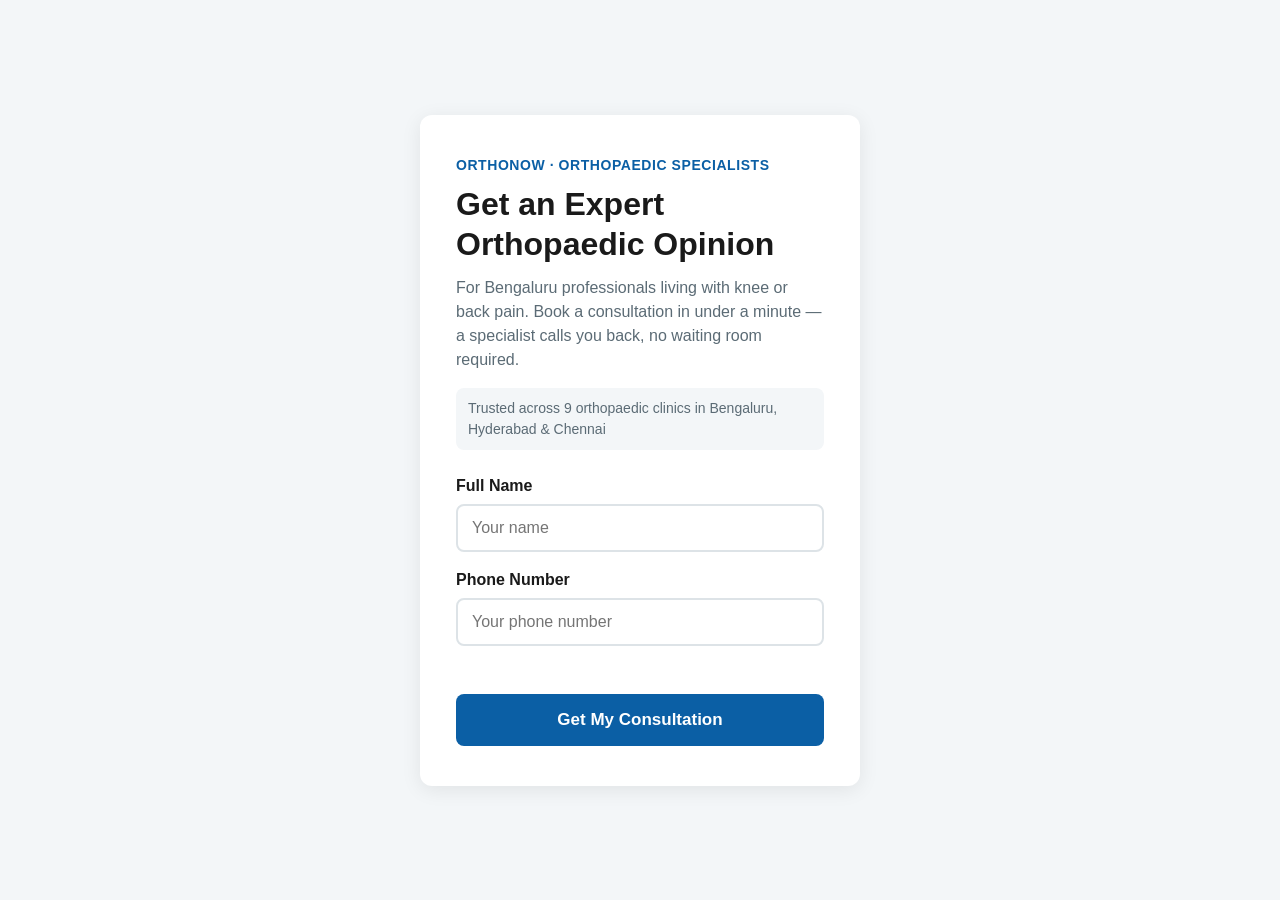
==== commit 3806c1af: "Rebuild Task 2 as a single self-contained landing page The brief requires one file with no server de" ====
--- a/task-2/index.html
+++ b/task-2/index.html
@@ -3,574 +3,261 @@
 <head>
   <meta charset="UTF-8" />
   <meta name="viewport" content="width=device-width, initial-scale=1.0" />
-  <title>OrthoNow | Orthopaedic Clinics</title>
+  <title>Get an Expert Orthopaedic Opinion | OrthoNow</title>
+  <meta
+    name="description"
+    content="Book a consultation with OrthoNow's orthopaedic specialists in Bengaluru. For working professionals dealing with knee or back pain."
+  />
 
   <!--
-    Sets the theme before the page paints, so there's no flash of the
-    wrong theme. This has to run synchronously here, in <head> - the
-    main script.js loads with `defer`, which runs too late for this.
+    Single self-contained file by design: no external CSS/JS/font/image
+    requests, so it runs standalone and loads as fast as possible - this
+    page's whole job is a 90+ mobile PageSpeed score and one clean
+    conversion, not visual richness.
   -->
+  <style>
+    :root {
+      --primary: #0b5fa5;
+      --primary-dark: #084a83;
+      --text: #1a1a1a;
+      --text-muted: #5b6b75;
+      --border: #dde3e7;
+      --error: #c0392b;
+      --bg: #f3f6f8;
+    }
+
+    * {
+      margin: 0;
+      padding: 0;
+      box-sizing: border-box;
+    }
+
+    body {
+      font-family: -apple-system, BlinkMacSystemFont, "Segoe UI", Roboto, Arial, sans-serif;
+      background: var(--bg);
+      color: var(--text);
+      line-height: 1.5;
+    }
+
+    .page {
+      min-height: 100vh;
+      display: flex;
+      align-items: center;
+      justify-content: center;
+      padding: 24px;
+    }
+
+    .card {
+      width: 100%;
+      max-width: 440px;
+      background: #fff;
+      border-radius: 12px;
+      padding: 32px 24px;
+      box-shadow: 0 4px 20px rgba(0, 0, 0, 0.08);
+    }
+
+    .eyebrow {
+      color: var(--primary);
+      font-weight: 600;
+      font-size: 14px;
+      text-transform: uppercase;
+      letter-spacing: 0.04em;
+      margin-bottom: 8px;
+    }
+
+    h1 {
+      font-size: 28px;
+      line-height: 1.25;
+      margin-bottom: 12px;
+    }
+
+    .subhead {
+      color: var(--text-muted);
+      margin-bottom: 16px;
+    }
+
+    /* The one trust element the brief asks for - clinic count, kept as
+       a single quiet line rather than a whole testimonials section. */
+    .trust {
+      font-size: 14px;
+      color: var(--text-muted);
+      background: var(--bg);
+      border-radius: 8px;
+      padding: 10px 12px;
+      margin-bottom: 24px;
+    }
+
+    label {
+      display: block;
+      font-weight: 600;
+      margin-bottom: 6px;
+      margin-top: 16px;
+    }
+
+    input {
+      width: 100%;
+      min-height: 48px;
+      padding: 10px 14px;
+      border: 2px solid var(--border);
+      border-radius: 8px;
+      /* 16px stops iOS Safari auto-zooming into the field on focus -
+         a real mobile detail, not a cosmetic one. */
+      font-size: 16px;
+      font-family: inherit;
+    }
+
+    input:focus {
+      outline: none;
+      border-color: var(--primary);
+      box-shadow: 0 0 0 3px rgba(11, 95, 165, 0.15);
+    }
+
+    .form-error {
+      color: var(--error);
+      font-size: 14px;
+      min-height: 20px;
+      margin-top: 8px;
+    }
+
+    .cta {
+      width: 100%;
+      min-height: 52px;
+      margin-top: 20px;
+      background: var(--primary);
+      color: #fff;
+      border: none;
+      border-radius: 8px;
+      font-size: 17px;
+      font-weight: 700;
+      font-family: inherit;
+      cursor: pointer;
+    }
+
+    .cta:hover {
+      background: var(--primary-dark);
+    }
+
+    .cta:focus-visible {
+      outline: 3px solid #e8a33d;
+      outline-offset: 2px;
+    }
+
+    .thank-you {
+      text-align: center;
+    }
+
+    .thank-you h2 {
+      font-size: 22px;
+      margin-bottom: 8px;
+      color: var(--primary);
+    }
+
+    .thank-you p {
+      color: var(--text-muted);
+    }
+
+    @media (min-width: 600px) {
+      .card {
+        padding: 40px 36px;
+      }
+
+      h1 {
+        font-size: 32px;
+      }
+    }
+  </style>
+</head>
+<body>
+
+  <main class="page">
+    <div class="card">
+
+      <p class="eyebrow">OrthoNow &middot; Orthopaedic Specialists</p>
+      <h1>Get an Expert Orthopaedic Opinion</h1>
+      <p class="subhead">
+        For Bengaluru professionals living with knee or back pain. Book a
+        consultation in under a minute &mdash; a specialist calls you back,
+        no waiting room required.
+      </p>
+
+      <p class="trust">
+        Trusted across 9 orthopaedic clinics in Bengaluru, Hyderabad &amp; Chennai
+      </p>
+
+      <!-- 2-field form only, per the brief - name and phone, nothing else -->
+      <form id="consultation-form" novalidate>
+        <label for="name">Full Name</label>
+        <input type="text" id="name" name="name" autocomplete="name" placeholder="Your name" required />
+
+        <label for="phone">Phone Number</label>
+        <input type="tel" id="phone" name="phone" autocomplete="tel" placeholder="Your phone number" required />
+
+        <p id="form-error" class="form-error" role="alert"></p>
+
+        <button type="submit" class="cta">Get My Consultation</button>
+      </form>
+
+      <!-- Shown in place of the form after submit - no reload, no redirect -->
+      <div id="thank-you" class="thank-you" role="status" tabindex="-1" hidden>
+        <h2>Thanks &mdash; we've got it.</h2>
+        <p>An OrthoNow specialist will call you shortly to schedule your consultation.</p>
+      </div>
+
+    </div>
+  </main>
+
   <script>
     (function () {
-      var stored;
-      try {
-        stored = localStorage.getItem('theme');
-      } catch (e) {
-        stored = null;
+      'use strict';
+
+      // GTM would normally initialize this; this line just guarantees
+      // the array exists even if this page runs with no GTM container
+      // attached, so the push below never throws.
+      window.dataLayer = window.dataLayer || [];
+
+      var form = document.getElementById('consultation-form');
+      var thankYou = document.getElementById('thank-you');
+      var errorEl = document.getElementById('form-error');
+
+      function isValidPhone(value) {
+        var digitsOnly = value.replace(/\D/g, '');
+        return digitsOnly.length >= 10;
       }
-      var prefersDark = window.matchMedia('(prefers-color-scheme: dark)').matches;
-      document.documentElement.setAttribute('data-theme', stored || (prefersDark ? 'dark' : 'light'));
+
+      form.addEventListener('submit', function (event) {
+        // Stop the native form submission - this page has nowhere to
+        // post to, and the whole point is a same-page thank-you state.
+        event.preventDefault();
+
+        var name = document.getElementById('name').value.trim();
+        var phone = document.getElementById('phone').value.trim();
+
+        if (!name || !phone) {
+          errorEl.textContent = 'Please enter your name and phone number.';
+          return;
+        }
+
+        if (!isValidPhone(phone)) {
+          errorEl.textContent = 'Please enter a valid phone number.';
+          return;
+        }
+
+        errorEl.textContent = '';
+
+        // The one thing this whole page exists to do: fire on submit,
+        // never on page load, with real parameters attached.
+        window.dataLayer.push({
+          event: 'consultation_form_submitted',
+          form_name: 'orthopaedic_consultation_landing_page',
+          page_location: window.location.href
+        });
+
+        form.hidden = true;
+        thankYou.hidden = false;
+        thankYou.focus();
+      });
     })();
   </script>
 
-  <link rel="stylesheet" href="css/style.css" />
-</head>
-<body>
-
-  <a class="skip-link" href="#main-content">Skip to content</a>
-
-  <!-- Header -->
-  <header class="site-header">
-    <div class="container header-inner">
-      <a class="logo" href="#">
-        <img src="assets/images/logo.svg" alt="OrthoNow" width="140" height="32" />
-      </a>
-
-      <nav class="primary-nav" aria-label="Primary">
-        <button
-          class="nav-toggle"
-          type="button"
-          aria-expanded="false"
-          aria-controls="primary-nav-list"
-          aria-label="Open menu"
-        >
-          <span class="nav-toggle-icon" aria-hidden="true"></span>
-        </button>
-
-        <ul id="primary-nav-list" class="primary-nav-list">
-          <li><a href="#services-heading">Services</a></li>
-          <li><a href="#locations-heading">Locations</a></li>
-          <li><a href="#faq-heading">FAQ</a></li>
-          <li><a href="#contact-heading">Contact</a></li>
-        </ul>
-      </nav>
-
-      <div class="header-actions">
-        <button
-          class="btn btn-secondary btn-icon theme-toggle"
-          type="button"
-          aria-label="Toggle dark theme"
-          aria-pressed="false"
-          data-theme-toggle
-        >
-          <img class="theme-toggle-icon theme-toggle-icon-light" src="assets/icons/sun.svg" alt="" width="20" height="20" />
-          <img class="theme-toggle-icon theme-toggle-icon-dark" src="assets/icons/moon.svg" alt="" width="20" height="20" />
-        </button>
-        <a class="btn btn-secondary btn-icon" href="tel:+911234567890" aria-label="Call OrthoNow">
-          <img src="assets/icons/phone.svg" alt="" width="20" height="20" />
-        </a>
-        <button class="btn btn-primary" type="button" data-open-booking>
-          Book Appointment
-        </button>
-      </div>
-    </div>
-  </header>
-
-  <main id="main-content">
-
-    <!-- Hero Section -->
-    <section class="hero" aria-labelledby="hero-heading">
-      <div class="container hero-inner">
-        <div class="hero-content">
-          <h1 id="hero-heading">Expert Orthopaedic Care, Close to Home</h1>
-          <p class="hero-text">
-            From sports injuries to joint pain, OrthoNow's specialists help you
-            move without pain again. Book online in minutes or call your
-            nearest clinic today.
-          </p>
-
-          <div class="hero-actions">
-            <button class="btn btn-primary btn-large" type="button" data-open-booking>
-              Book Appointment
-            </button>
-            <a class="btn btn-secondary btn-large" href="tel:+911234567890">
-              Call Now
-            </a>
-          </div>
-
-          <p class="hero-trust-badge">
-            <img src="assets/icons/star.svg" alt="" width="16" height="16" />
-            4.8 out of 5 on Google Reviews
-          </p>
-        </div>
-
-        <div class="hero-media">
-          <img
-            src="assets/images/hero-doctor.webp"
-            alt="Orthopaedic specialist examining a patient's knee at an OrthoNow clinic"
-            width="560"
-            height="480"
-            loading="eager"
-            fetchpriority="high"
-          />
-        </div>
-      </div>
-    </section>
-
-    <!-- Why Choose Us Section -->
-    <section class="why-choose-us" aria-labelledby="why-choose-us-heading">
-      <div class="container">
-        <h2 id="why-choose-us-heading">Why Patients Choose OrthoNow</h2>
-
-        <ul class="stat-list">
-          <li class="stat-block">
-            <span class="stat-number">15+</span>
-            <span class="stat-label">Years of Orthopaedic Care</span>
-          </li>
-          <li class="stat-block">
-            <span class="stat-number">9</span>
-            <span class="stat-label">Clinics Across the City</span>
-          </li>
-          <li class="stat-block">
-            <span class="stat-number">50,000+</span>
-            <span class="stat-label">Patients Treated</span>
-          </li>
-          <li class="stat-block">
-            <span class="stat-number">Same-Week</span>
-            <span class="stat-label">Appointments Available</span>
-          </li>
-        </ul>
-      </div>
-    </section>
-
-    <!-- Services Section -->
-    <section class="services" aria-labelledby="services-heading">
-      <div class="container">
-        <h2 id="services-heading">Conditions &amp; Specialties We Treat</h2>
-        <p class="section-intro">
-          Whatever the injury or joint concern, there's a specialist for it at
-          OrthoNow.
-        </p>
-
-        <ul class="service-card-list">
-          <li class="service-card">
-            <img class="service-card-icon" src="assets/icons/knee.svg" alt="" width="32" height="32" />
-            <h3 class="service-card-title">Knee &amp; Joint Care</h3>
-            <p class="service-card-text">
-              Diagnosis and treatment for knee pain, arthritis, and joint injuries.
-            </p>
-            <a class="service-card-link" href="#" data-open-booking data-specialty="orthopaedic_knee">
-              Book for this specialty
-            </a>
-          </li>
-
-          <li class="service-card">
-            <img class="service-card-icon" src="assets/icons/sports-injury.svg" alt="" width="32" height="32" />
-            <h3 class="service-card-title">Sports Injuries</h3>
-            <p class="service-card-text">
-              Fast assessment and recovery plans for sprains, tears, and overuse injuries.
-            </p>
-            <a class="service-card-link" href="#" data-open-booking data-specialty="sports_injury">
-              Book for this specialty
-            </a>
-          </li>
-
-          <li class="service-card">
-            <img class="service-card-icon" src="assets/icons/spine.svg" alt="" width="32" height="32" />
-            <h3 class="service-card-title">Spine &amp; Back Pain</h3>
-            <p class="service-card-text">
-              Non-surgical and surgical care for chronic back and neck pain.
-            </p>
-            <a class="service-card-link" href="#" data-open-booking data-specialty="spine">
-              Book for this specialty
-            </a>
-          </li>
-
-          <li class="service-card">
-            <img class="service-card-icon" src="assets/icons/shoulder.svg" alt="" width="32" height="32" />
-            <h3 class="service-card-title">Shoulder &amp; Elbow</h3>
-            <p class="service-card-text">
-              Treatment for rotator cuff injuries, tennis elbow, and joint stiffness.
-            </p>
-            <a class="service-card-link" href="#" data-open-booking data-specialty="shoulder_elbow">
-              Book for this specialty
-            </a>
-          </li>
-
-          <li class="service-card">
-            <img class="service-card-icon" src="assets/icons/fracture.svg" alt="" width="32" height="32" />
-            <h3 class="service-card-title">Fracture &amp; Trauma Care</h3>
-            <p class="service-card-text">
-              Urgent care for fractures, dislocations, and accident injuries.
-            </p>
-            <a class="service-card-link" href="#" data-open-booking data-specialty="fracture_trauma">
-              Book for this specialty
-            </a>
-          </li>
-
-          <li class="service-card">
-            <img class="service-card-icon" src="assets/icons/physio.svg" alt="" width="32" height="32" />
-            <h3 class="service-card-title">Physiotherapy &amp; Rehabilitation</h3>
-            <p class="service-card-text">
-              Personalised recovery programmes to restore strength and mobility.
-            </p>
-            <a class="service-card-link" href="#" data-open-booking data-specialty="physiotherapy">
-              Book for this specialty
-            </a>
-          </li>
-        </ul>
-      </div>
-    </section>
-
-    <!-- Doctors / Team Section -->
-    <section class="team" aria-labelledby="doctors-heading">
-      <div class="container team-inner">
-        <div class="team-content">
-          <h2 id="doctors-heading">Care From Experienced Specialists</h2>
-          <p>
-            Our clinical team includes board-certified orthopaedic surgeons,
-            sports medicine specialists, and registered physiotherapists, with
-            a combined 100+ years of experience treating joint, sports, and
-            spine conditions.
-          </p>
-
-          <ul class="credential-list">
-            <li>Board-Certified Orthopaedic Surgeons</li>
-            <li>Certified Sports Medicine Specialists</li>
-            <li>Registered Physiotherapists</li>
-          </ul>
-        </div>
-
-        <div class="team-media">
-          <img
-            src="assets/images/clinical-team.webp"
-            alt="OrthoNow's clinical team of orthopaedic surgeons and physiotherapists"
-            width="480"
-            height="360"
-            loading="lazy"
-          />
-        </div>
-      </div>
-    </section>
-
-    <!-- Clinic Locations Section -->
-    <section class="locations" aria-labelledby="locations-heading">
-      <div class="container">
-        <h2 id="locations-heading">Find a Clinic Near You</h2>
-        <p class="section-intro">
-          OrthoNow has 9 clinics across the city. Here are three of our most
-          visited locations.
-        </p>
-
-        <ul class="clinic-card-list">
-          <li>
-            <article class="clinic-card">
-              <h3 class="clinic-card-title">OrthoNow Indiranagar</h3>
-              <address class="clinic-card-address">
-                12th Main Road, Indiranagar, Bengaluru 560038
-              </address>
-              <p class="clinic-card-hours">Mon&ndash;Sat, 9:00 AM &ndash; 7:00 PM</p>
-              <button
-                class="btn btn-outline"
-                type="button"
-                data-open-booking
-                data-clinic-id="blr_indiranagar"
-                aria-label="Book at OrthoNow Indiranagar"
-              >
-                Book at this location
-              </button>
-            </article>
-          </li>
-
-          <li>
-            <article class="clinic-card">
-              <h3 class="clinic-card-title">OrthoNow Koramangala</h3>
-              <address class="clinic-card-address">
-                80 Feet Road, Koramangala, Bengaluru 560095
-              </address>
-              <p class="clinic-card-hours">Mon&ndash;Sat, 9:00 AM &ndash; 7:00 PM</p>
-              <button
-                class="btn btn-outline"
-                type="button"
-                data-open-booking
-                data-clinic-id="blr_koramangala"
-                aria-label="Book at OrthoNow Koramangala"
-              >
-                Book at this location
-              </button>
-            </article>
-          </li>
-
-          <li>
-            <article class="clinic-card">
-              <h3 class="clinic-card-title">OrthoNow Whitefield</h3>
-              <address class="clinic-card-address">
-                ITPL Main Road, Whitefield, Bengaluru 560066
-              </address>
-              <p class="clinic-card-hours">Mon&ndash;Sat, 9:00 AM &ndash; 7:00 PM</p>
-              <button
-                class="btn btn-outline"
-                type="button"
-                data-open-booking
-                data-clinic-id="blr_whitefield"
-                aria-label="Book at OrthoNow Whitefield"
-              >
-                Book at this location
-              </button>
-            </article>
-          </li>
-        </ul>
-
-        <p class="locations-view-all">
-          <a href="#">View all 9 clinic locations</a>
-        </p>
-      </div>
-    </section>
-
-    <!-- Trust Signals Section -->
-    <section class="trust-signals" aria-labelledby="trust-heading">
-      <div class="container">
-        <h2 id="trust-heading">Trusted by Patients Across the City</h2>
-
-        <ul class="trust-badge-list">
-          <li class="trust-badge">
-            <img src="assets/icons/google-reviews.svg" alt="" width="28" height="28" />
-            <span>4.8&#9733; on Google Reviews (2,300+ reviews)</span>
-          </li>
-          <li class="trust-badge">
-            <img src="assets/icons/certified.svg" alt="" width="28" height="28" />
-            <span>NABH Accredited Clinics</span>
-          </li>
-          <li class="trust-badge">
-            <img src="assets/icons/iso.svg" alt="" width="28" height="28" />
-            <span>ISO 9001 Certified Facilities</span>
-          </li>
-        </ul>
-      </div>
-    </section>
-
-    <!-- Booking CTA Banner -->
-    <section class="booking-cta" aria-labelledby="booking-cta-heading">
-      <div class="container">
-        <h2 id="booking-cta-heading">Ready to Feel Better?</h2>
-        <p>
-          Booking takes less than 2 minutes. Choose your clinic, pick a time,
-          and we'll take care of the rest.
-        </p>
-
-        <div class="booking-cta-actions">
-          <button class="btn btn-primary btn-large" type="button" data-open-booking>
-            Book Appointment
-          </button>
-          <a class="btn btn-secondary btn-large" href="tel:+911234567890">
-            Call Now
-          </a>
-        </div>
-      </div>
-    </section>
-
-    <!-- FAQ Section -->
-    <section class="faq" aria-labelledby="faq-heading">
-      <div class="container">
-        <h2 id="faq-heading">Frequently Asked Questions</h2>
-
-        <div class="faq-list">
-          <details class="faq-item">
-            <summary>Do I need a referral to book an appointment?</summary>
-            <p>
-              No referral is required. You can book directly with any
-              OrthoNow specialist online or by phone.
-            </p>
-          </details>
-
-          <details class="faq-item">
-            <summary>Do you accept health insurance?</summary>
-            <p>
-              We accept most major health insurance providers. Call your
-              nearest clinic to confirm coverage before your visit.
-            </p>
-          </details>
-
-          <details class="faq-item">
-            <summary>Is parking available at your clinics?</summary>
-            <p>
-              Yes, all OrthoNow clinics offer on-site or nearby patient parking.
-            </p>
-          </details>
-
-          <details class="faq-item">
-            <summary>What should I bring to my first appointment?</summary>
-            <p>
-              Please bring a valid ID, any previous scans or reports, and a
-              list of current medications.
-            </p>
-          </details>
-
-          <details class="faq-item">
-            <summary>Can I get a same-day appointment for a sports injury?</summary>
-            <p>
-              Same-week appointments are available at all clinics, and several
-              locations offer same-day slots for urgent injuries. Call ahead
-              to check availability.
-            </p>
-          </details>
-        </div>
-      </div>
-    </section>
-
-    <!-- Contact Section -->
-    <section class="contact" aria-labelledby="contact-heading">
-      <div class="container contact-inner">
-        <h2 id="contact-heading">Get in Touch</h2>
-        <p>However you'd like to reach us, we're here to help.</p>
-
-        <div class="contact-actions">
-          <a class="btn btn-secondary" href="tel:+911234567890">
-            Call Us
-          </a>
-          <a class="btn btn-secondary" href="https://wa.me/911234567890" target="_blank" rel="noopener">
-            WhatsApp Us
-          </a>
-        </div>
-
-        <address class="contact-address">
-          OrthoNow Head Office, 12th Main Road, Indiranagar, Bengaluru 560038
-        </address>
-        <p class="contact-hours">Mon&ndash;Sat, 9:00 AM &ndash; 7:00 PM</p>
-      </div>
-    </section>
-
-  </main>
-
-  <!-- Footer -->
-  <footer class="site-footer">
-    <div class="container footer-inner">
-      <a class="logo" href="#">
-        <img src="assets/images/logo.svg" alt="OrthoNow" width="120" height="28" />
-      </a>
-
-      <nav aria-label="Footer">
-        <ul class="footer-links">
-          <li><a href="#services-heading">Services</a></li>
-          <li><a href="#locations-heading">Locations</a></li>
-          <li><a href="#faq-heading">FAQ</a></li>
-          <li><a href="#contact-heading">Contact</a></li>
-          <li><a href="#">Privacy Policy</a></li>
-          <li><a href="#">Terms of Service</a></li>
-        </ul>
-      </nav>
-
-      <ul class="social-links">
-        <li>
-          <a href="#" aria-label="OrthoNow on Instagram">
-            <img src="assets/icons/instagram.svg" alt="" width="20" height="20" />
-          </a>
-        </li>
-        <li>
-          <a href="#" aria-label="OrthoNow on Facebook">
-            <img src="assets/icons/facebook.svg" alt="" width="20" height="20" />
-          </a>
-        </li>
-      </ul>
-
-      <small class="copyright">&copy; 2026 OrthoNow. All rights reserved.</small>
-    </div>
-  </footer>
-
-  <!-- Booking Modal -->
-  <dialog id="booking-modal" aria-labelledby="booking-modal-heading">
-    <button class="dialog-close" type="button" data-close-booking aria-label="Close booking form">
-      &times;
-    </button>
-
-    <h2 id="booking-modal-heading">Book an Appointment</h2>
-
-    <form id="booking-form" novalidate>
-
-      <div class="form-step" data-step="1">
-        <h3>Step 1: Choose Clinic &amp; Specialty</h3>
-
-        <label for="clinic-select">Clinic</label>
-        <select id="clinic-select" name="clinic_id" required>
-          <option value="">Select a clinic</option>
-          <option value="blr_indiranagar">OrthoNow Indiranagar</option>
-          <option value="blr_koramangala">OrthoNow Koramangala</option>
-          <option value="blr_whitefield">OrthoNow Whitefield</option>
-        </select>
-
-        <label for="specialty-select">Specialty</label>
-        <select id="specialty-select" name="specialty" required>
-          <option value="">Select a specialty</option>
-          <option value="orthopaedic_knee">Knee &amp; Joint Care</option>
-          <option value="sports_injury">Sports Injuries</option>
-          <option value="spine">Spine &amp; Back Pain</option>
-          <option value="shoulder_elbow">Shoulder &amp; Elbow</option>
-          <option value="fracture_trauma">Fracture &amp; Trauma Care</option>
-          <option value="physiotherapy">Physiotherapy &amp; Rehabilitation</option>
-        </select>
-
-        <div class="form-step-actions">
-          <button class="btn btn-primary" type="button" data-step-next>Next</button>
-        </div>
-      </div>
-
-      <div class="form-step" data-step="2" hidden>
-        <h3>Step 2: Your Details</h3>
-
-        <label for="patient-name">Full Name</label>
-        <input id="patient-name" name="name" type="text" autocomplete="name" required />
-
-        <label for="patient-phone">Phone Number</label>
-        <input
-          id="patient-phone"
-          name="phone"
-          type="tel"
-          autocomplete="tel"
-          required
-          aria-describedby="phone-error"
-        />
-        <p id="phone-error" class="form-error" role="alert"></p>
-
-        <label for="preferred-date">Preferred Date</label>
-        <input id="preferred-date" name="preferred_date" type="date" required />
-
-        <div class="form-step-actions">
-          <button class="btn btn-outline" type="button" data-step-back>Back</button>
-          <button class="btn btn-primary" type="button" data-step-next>Next</button>
-        </div>
-      </div>
-
-      <div class="form-step" data-step="3" hidden>
-        <h3>Step 3: Review &amp; Confirm</h3>
-
-        <dl class="booking-summary">
-          <div>
-            <dt>Clinic</dt>
-            <dd data-summary="clinic"></dd>
-          </div>
-          <div>
-            <dt>Specialty</dt>
-            <dd data-summary="specialty"></dd>
-          </div>
-          <div>
-            <dt>Name</dt>
-            <dd data-summary="name"></dd>
-          </div>
-          <div>
-            <dt>Preferred Date</dt>
-            <dd data-summary="date"></dd>
-          </div>
-        </dl>
-
-        <div class="form-step-actions">
-          <button class="btn btn-outline" type="button" data-step-back>Back</button>
-          <button class="btn btn-primary" type="submit">Confirm Booking</button>
-        </div>
-      </div>
-
-    </form>
-  </dialog>
-
-  <script src="js/script.js" defer></script>
 </body>
 </html>
